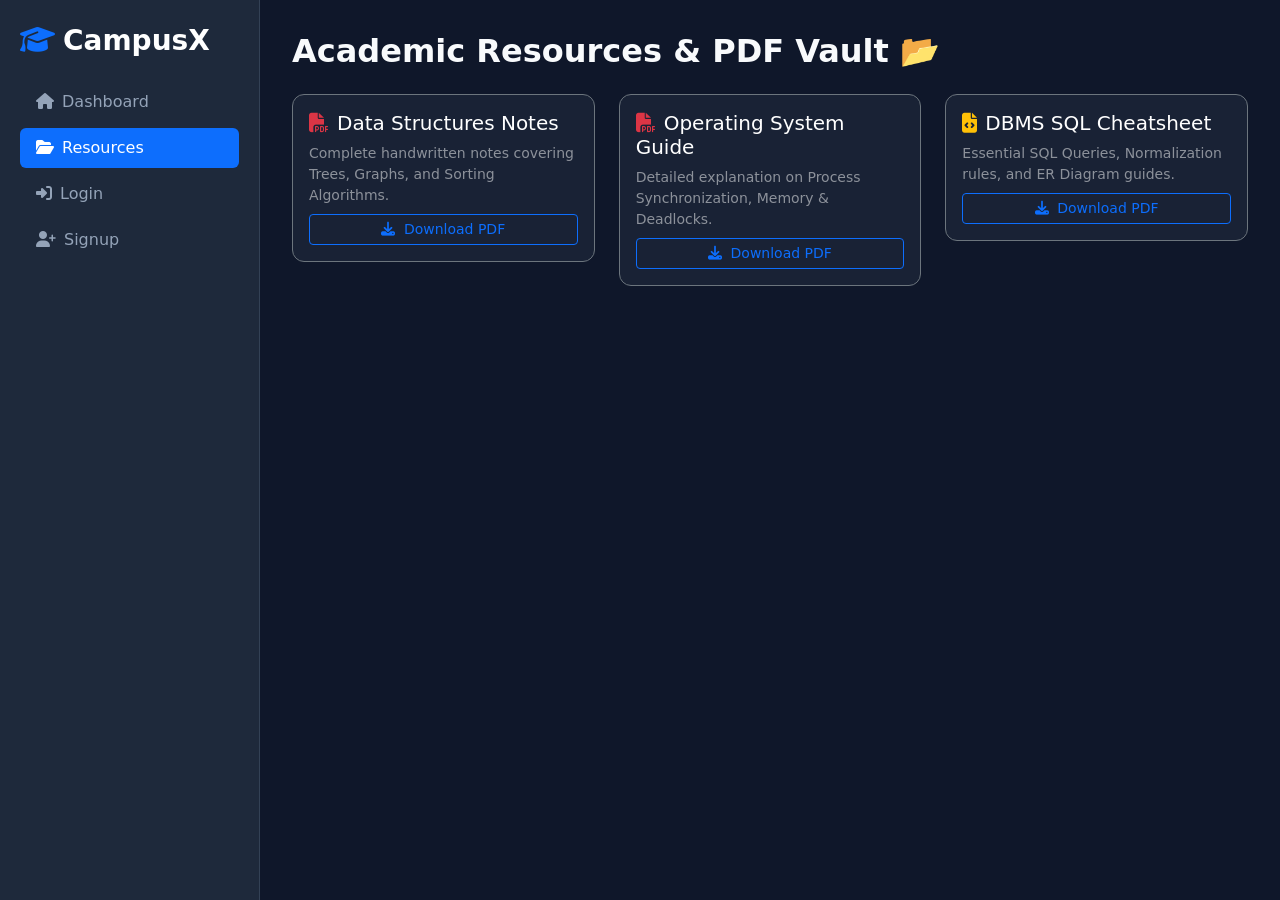
==== resources.html @ 8c4b5d8d "Clean Initial Commit for CampusX" ====
<!DOCTYPE html>
<html lang="en">
<head>
    <meta charset="UTF-8">
    <meta name="viewport" content="width=device-width, initial-scale=1.0">
    <title>CampusX - Resources</title>
    <link href="https://cdn.jsdelivr.net/npm/bootstrap@5.3.0/dist/css/bootstrap.min.css" rel="stylesheet">
    <link rel="stylesheet" href="https://cdnjs.cloudflare.com/ajax/libs/font-awesome/6.4.0/css/all.min.css">
    <link rel="stylesheet" href="style.css">
</head>
<body>

    <div class="sidebar">
        <h3 class="text-white fw-bold mb-4"><i class="fa-solid fa-graduation-cap text-primary me-2"></i>CampusX</h3>
        <ul class="nav nav-pills flex-column">
            <li class="nav-item"><a href="index.html" class="nav-link"><i class="fa-solid fa-house me-2"></i>Dashboard</a></li>
            <li class="nav-item"><a href="resources.html" class="nav-link active"><i class="fa-solid fa-folder-open me-2"></i>Resources</a></li>
            <li class="nav-item"><a href="login.html" class="nav-link"><i class="fa-solid fa-right-to-bracket me-2"></i>Login</a></li>
            <li class="nav-item"><a href="signup.html" class="nav-link"><i class="fa-solid fa-user-plus me-2"></i>Signup</a></li>
        </ul>
    </div>

    <div class="main-content">
        <h2 class="fw-bold mb-4">Academic Resources & PDF Vault 📂</h2>
        <div class="row g-4">
            <div class="col-md-4">
                <div class="card p-3 bg-dark text-white border-secondary">
                    <h5><i class="fa-solid fa-file-pdf text-danger me-2"></i>Data Structures Notes</h5>
                    <p class="text-white-50 small mb-2">Complete handwritten notes covering Trees, Graphs, and Sorting Algorithms.</p>
                    <button class="btn btn-sm btn-outline-primary" onclick="alert('Downloading Data Structures PDF...')"><i class="fa-solid fa-download me-1"></i> Download PDF</button>
                </div>
            </div>
            <div class="col-md-4">
                <div class="card p-3 bg-dark text-white border-secondary">
                    <h5><i class="fa-solid fa-file-pdf text-danger me-2"></i>Operating System Guide</h5>
                    <p class="text-white-50 small mb-2">Detailed explanation on Process Synchronization, Memory & Deadlocks.</p>
                    <button class="btn btn-sm btn-outline-primary" onclick="alert('Downloading OS Guide PDF...')"><i class="fa-solid fa-download me-1"></i> Download PDF</button>
                </div>
            </div>
            <div class="col-md-4">
                <div class="card p-3 bg-dark text-white border-secondary">
                    <h5><i class="fa-solid fa-file-code text-warning me-2"></i>DBMS SQL Cheatsheet</h5>
                    <p class="text-white-50 small mb-2">Essential SQL Queries, Normalization rules, and ER Diagram guides.</p>
                    <button class="btn btn-sm btn-outline-primary" onclick="alert('Downloading SQL Cheatsheet...')"><i class="fa-solid fa-download me-1"></i> Download PDF</button>
                </div>
            </div>
        </div>
    </div>

</body>
</html>
---- style.css ----
body {
    background-color: #0f172a;
    color: #f8fafc;
    font-family: 'Segoe UI', system-ui, -apple-system, sans-serif;
    min-height: 100vh;
}

.sidebar {
    width: 260px;
    position: fixed;
    top: 0;
    left: 0;
    height: 100vh;
    background: #1e293b;
    padding: 24px 20px;
    border-right: 1px solid #334155;
    display: flex;
    flex-direction: column;
}

.main-content {
    margin-left: 260px;
    padding: 32px;
}

.card {
    background: rgba(30, 41, 59, 0.7) !important;
    backdrop-filter: blur(12px);
    border-radius: 12px;
}

.search-bar {
    max-width: 500px;
}

.nav-link {
    color: #94a3b8;
    border-radius: 8px;
    margin-bottom: 6px;
    transition: all 0.2s ease;
}

.nav-link:hover, .nav-link.active {
    background-color: #2563eb;
    color: #ffffff;
}

@media (max-width: 768px) {
    .sidebar { width: 100%; height: auto; position: relative; }
    .main-content { margin-left: 0; }
}
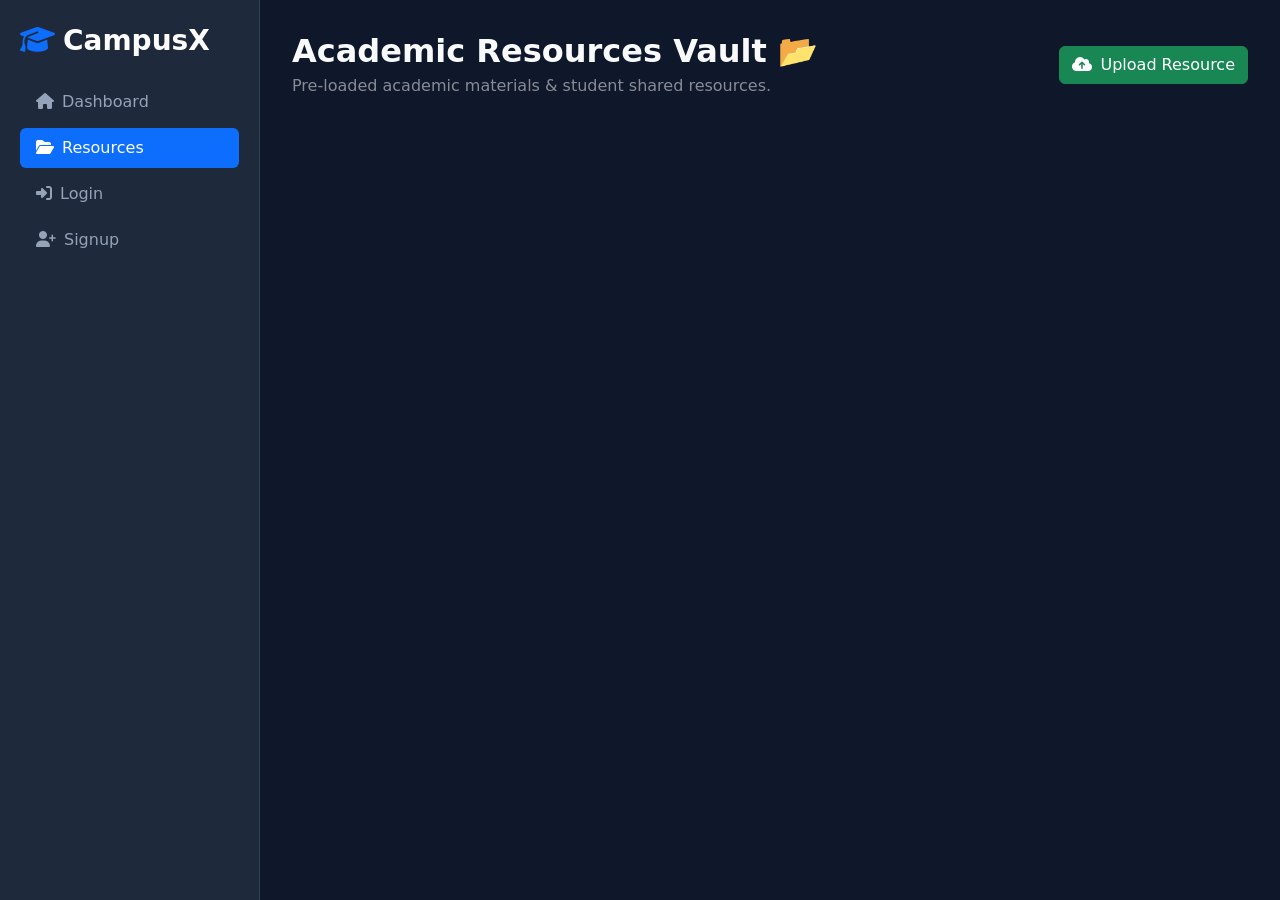
==== commit 0f1a15d6: "Added pre-loaded and dynamic student uploads in resources" ====
--- a/resources.html
+++ b/resources.html
@@ -3,10 +3,11 @@
 <head>
     <meta charset="UTF-8">
     <meta name="viewport" content="width=device-width, initial-scale=1.0">
-    <title>CampusX - Resources</title>
+    <title>CampusX - Resources Vault</title>
     <link href="https://cdn.jsdelivr.net/npm/bootstrap@5.3.0/dist/css/bootstrap.min.css" rel="stylesheet">
     <link rel="stylesheet" href="https://cdnjs.cloudflare.com/ajax/libs/font-awesome/6.4.0/css/all.min.css">
     <link rel="stylesheet" href="style.css">
+    <script src="app.js" defer></script>
 </head>
 <body>
 
@@ -21,31 +22,54 @@
     </div>
 
     <div class="main-content">
-        <h2 class="fw-bold mb-4">Academic Resources & PDF Vault 📂</h2>
-        <div class="row g-4">
-            <div class="col-md-4">
-                <div class="card p-3 bg-dark text-white border-secondary">
-                    <h5><i class="fa-solid fa-file-pdf text-danger me-2"></i>Data Structures Notes</h5>
-                    <p class="text-white-50 small mb-2">Complete handwritten notes covering Trees, Graphs, and Sorting Algorithms.</p>
-                    <button class="btn btn-sm btn-outline-primary" onclick="alert('Downloading Data Structures PDF...')"><i class="fa-solid fa-download me-1"></i> Download PDF</button>
+        <div class="d-flex justify-content-between align-items-center mb-4 flex-wrap gap-2">
+            <div>
+                <h2 class="fw-bold mb-1">Academic Resources Vault 📂</h2>
+                <p class="text-white-50 mb-0">Pre-loaded academic materials & student shared resources.</p>
+            </div>
+            <!-- Upload Button -->
+            <button class="btn btn-success" data-bs-toggle="modal" data-bs-target="#uploadModal">
+                <i class="fa-solid fa-cloud-arrow-up me-2"></i>Upload Resource
+            </button>
+        </div>
+
+        <!-- Dynamic Grid where Pre-resources & User Uploads appear -->
+        <div class="row g-4" id="resourceGrid"></div>
+    </div>
+
+    <!-- Upload Resource Modal -->
+    <div class="modal fade" id="uploadModal" tabindex="-1" aria-hidden="true">
+        <div class="modal-dialog modal-dialog-centered">
+            <div class="modal-content bg-dark text-white border-secondary">
+                <div class="modal-header border-secondary">
+                    <h5 class="modal-title"><i class="fa-solid fa-file-circle-plus text-success me-2"></i>Upload Study Material</h5>
+                    <button type="button" class="btn-close btn-close-white" data-bs-dismiss="modal" aria-label="Close"></button>
                 </div>
-            </div>
-            <div class="col-md-4">
-                <div class="card p-3 bg-dark text-white border-secondary">
-                    <h5><i class="fa-solid fa-file-pdf text-danger me-2"></i>Operating System Guide</h5>
-                    <p class="text-white-50 small mb-2">Detailed explanation on Process Synchronization, Memory & Deadlocks.</p>
-                    <button class="btn btn-sm btn-outline-primary" onclick="alert('Downloading OS Guide PDF...')"><i class="fa-solid fa-download me-1"></i> Download PDF</button>
-                </div>
-            </div>
-            <div class="col-md-4">
-                <div class="card p-3 bg-dark text-white border-secondary">
-                    <h5><i class="fa-solid fa-file-code text-warning me-2"></i>DBMS SQL Cheatsheet</h5>
-                    <p class="text-white-50 small mb-2">Essential SQL Queries, Normalization rules, and ER Diagram guides.</p>
-                    <button class="btn btn-sm btn-outline-primary" onclick="alert('Downloading SQL Cheatsheet...')"><i class="fa-solid fa-download me-1"></i> Download PDF</button>
+                <div class="modal-body">
+                    <form id="resourceForm" onsubmit="handleResourceUpload(event)">
+                        <div class="mb-3">
+                            <label class="form-label">Resource Title</label>
+                            <input type="text" id="resTitle" class="form-control bg-secondary text-white border-0" required placeholder="e.g. Operating Systems Lab Manual">
+                        </div>
+                        <div class="mb-3">
+                            <label class="form-label">Subject / Semester</label>
+                            <input type="text" id="resCategory" class="form-control bg-secondary text-white border-0" required placeholder="e.g. CSE - Sem 7">
+                        </div>
+                        <div class="mb-3">
+                            <label class="form-label">Description</label>
+                            <textarea id="resDesc" class="form-control bg-secondary text-white border-0" rows="2" required placeholder="Brief overview of topic..."></textarea>
+                        </div>
+                        <div class="mb-3">
+                            <label class="form-label">PDF / Drive Link</label>
+                            <input type="url" id="resLink" class="form-control bg-secondary text-white border-0" required placeholder="https://drive.google.com/...">
+                        </div>
+                        <button type="submit" class="btn btn-success w-100">Publish Resource</button>
+                    </form>
                 </div>
             </div>
         </div>
     </div>
 
+    <script src="https://cdn.jsdelivr.net/npm/bootstrap@5.3.0/dist/js/bootstrap.bundle.min.js"></script>
 </body>
 </html>
